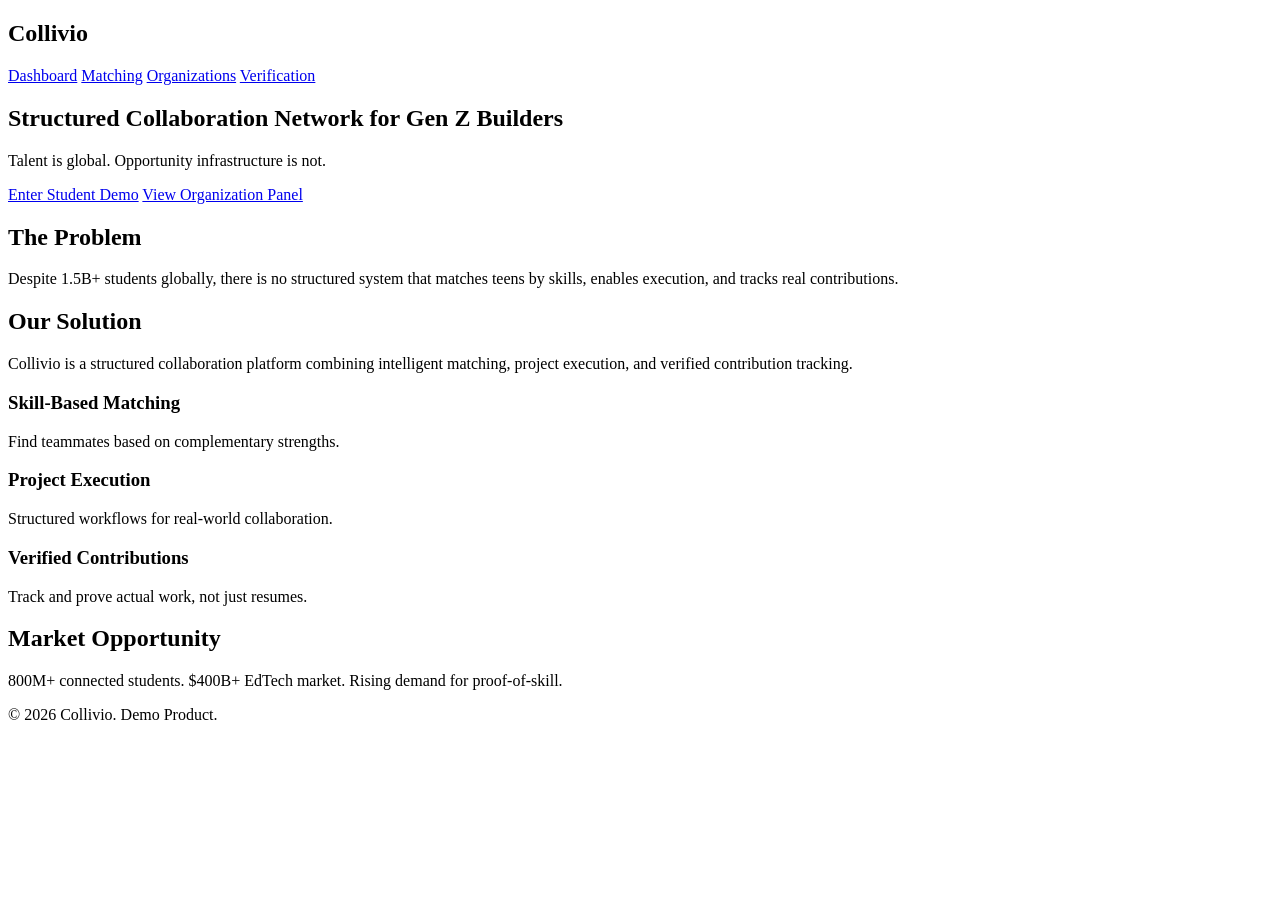
==== index.html @ b6d73d90 "Add files via upload" ====
<!DOCTYPE html>
<html lang="en">
<head>
  <meta charset="UTF-8">
  <title>Collivio</title>
  <link rel="stylesheet" href="css/style.css">
</head>
<body>

  <!-- NAVBAR -->
  <nav class="navbar">
    <h2 class="logo">Collivio</h2>
    <div class="nav-links">
      <a href="dashboard.html">Dashboard</a>
      <a href="matching.html">Matching</a>
      <a href="org.html">Organizations</a>
      <a href="verification.html">Verification</a>
    </div>
  </nav>

  <!-- HERO -->
  <section class="hero">
    <h1>Structured Collaboration Network for Gen Z Builders</h1>
    <p>Talent is global. Opportunity infrastructure is not.</p>

    <div class="cta-buttons">
      <a href="dashboard.html" class="btn primary">Enter Student Demo</a>
      <a href="org.html" class="btn secondary">View Organization Panel</a>
    </div>
  </section>

  <!-- PROBLEM -->
  <section class="section">
    <h2>The Problem</h2>
    <p>
      Despite 1.5B+ students globally, there is no structured system that matches
      teens by skills, enables execution, and tracks real contributions.
    </p>
  </section>

  <!-- SOLUTION -->
  <section class="section">
    <h2>Our Solution</h2>
    <p>
      Collivio is a structured collaboration platform combining intelligent matching,
      project execution, and verified contribution tracking.
    </p>
  </section>

  <!-- PRODUCT PILLARS -->
  <section class="cards">
    <div class="card">
      <h3>Skill-Based Matching</h3>
      <p>Find teammates based on complementary strengths.</p>
    </div>

    <div class="card">
      <h3>Project Execution</h3>
      <p>Structured workflows for real-world collaboration.</p>
    </div>

    <div class="card">
      <h3>Verified Contributions</h3>
      <p>Track and prove actual work, not just resumes.</p>
    </div>
  </section>

  <!-- MARKET -->
  <section class="section">
    <h2>Market Opportunity</h2>
    <p>
      800M+ connected students. $400B+ EdTech market. Rising demand for proof-of-skill.
    </p>
  </section>

  <!-- FOOTER -->
  <footer>
    <p>© 2026 Collivio. Demo Product.</p>
  </footer>

</body>
</html>
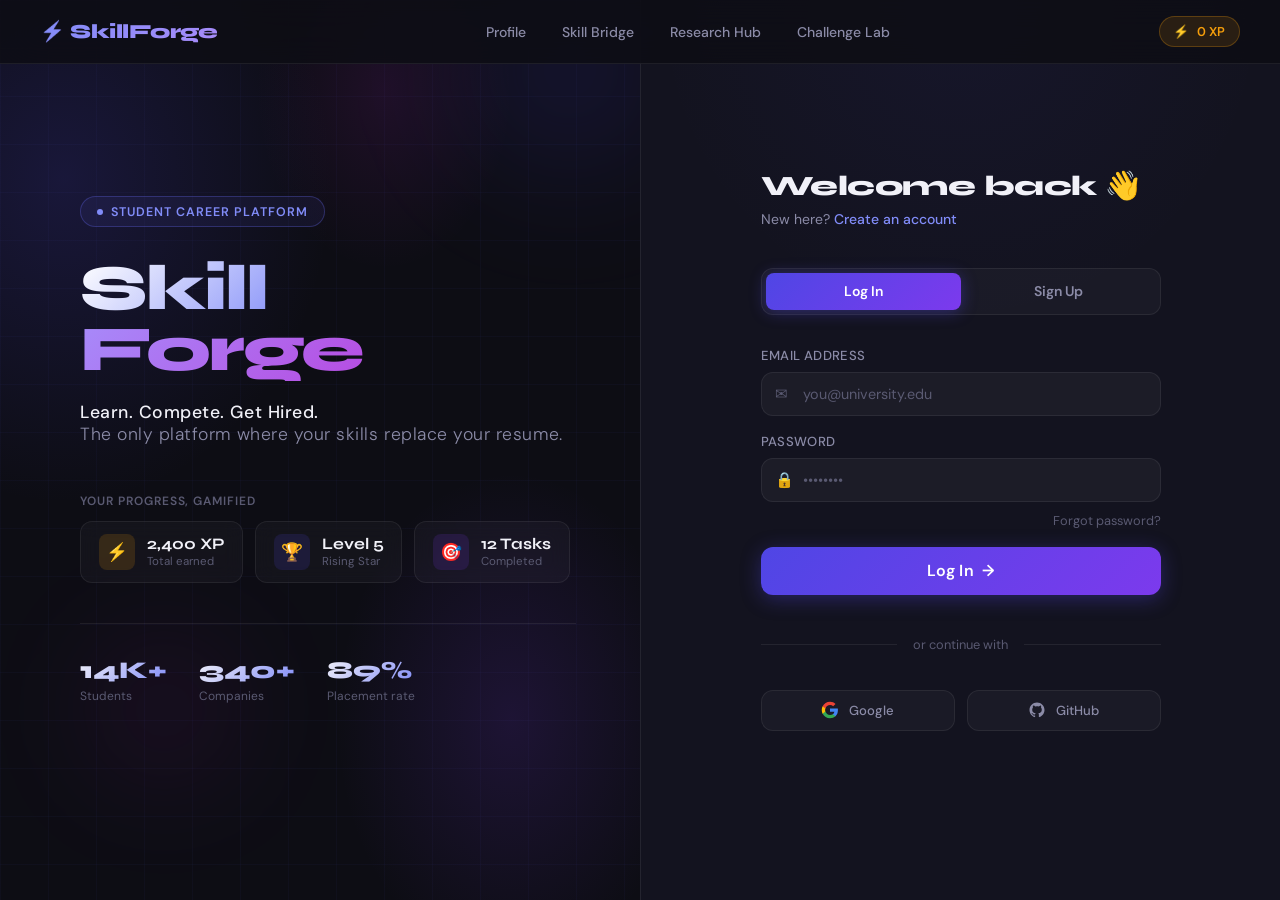
==== commit 0a719e1f: "Add files via upload" ====
--- a/index.html
+++ b/index.html
@@ -1,82 +1,695 @@
-<!DOCTYPE html>
-<html lang="en">
-<head>
-  <meta charset="UTF-8">
-  <title>Collivio</title>
-  <link rel="stylesheet" href="css/style.css">
-</head>
-<body>
-
-  <!-- NAVBAR -->
-  <nav class="navbar">
-    <h2 class="logo">Collivio</h2>
-    <div class="nav-links">
-      <a href="dashboard.html">Dashboard</a>
-      <a href="matching.html">Matching</a>
-      <a href="org.html">Organizations</a>
-      <a href="verification.html">Verification</a>
-    </div>
-  </nav>
-
-  <!-- HERO -->
-  <section class="hero">
-    <h1>Structured Collaboration Network for Gen Z Builders</h1>
-    <p>Talent is global. Opportunity infrastructure is not.</p>
-
-    <div class="cta-buttons">
-      <a href="dashboard.html" class="btn primary">Enter Student Demo</a>
-      <a href="org.html" class="btn secondary">View Organization Panel</a>
-    </div>
-  </section>
-
-  <!-- PROBLEM -->
-  <section class="section">
-    <h2>The Problem</h2>
-    <p>
-      Despite 1.5B+ students globally, there is no structured system that matches
-      teens by skills, enables execution, and tracks real contributions.
-    </p>
-  </section>
-
-  <!-- SOLUTION -->
-  <section class="section">
-    <h2>Our Solution</h2>
-    <p>
-      Collivio is a structured collaboration platform combining intelligent matching,
-      project execution, and verified contribution tracking.
-    </p>
-  </section>
-
-  <!-- PRODUCT PILLARS -->
-  <section class="cards">
-    <div class="card">
-      <h3>Skill-Based Matching</h3>
-      <p>Find teammates based on complementary strengths.</p>
-    </div>
-
-    <div class="card">
-      <h3>Project Execution</h3>
-      <p>Structured workflows for real-world collaboration.</p>
-    </div>
-
-    <div class="card">
-      <h3>Verified Contributions</h3>
-      <p>Track and prove actual work, not just resumes.</p>
-    </div>
-  </section>
-
-  <!-- MARKET -->
-  <section class="section">
-    <h2>Market Opportunity</h2>
-    <p>
-      800M+ connected students. $400B+ EdTech market. Rising demand for proof-of-skill.
-    </p>
-  </section>
-
-  <!-- FOOTER -->
-  <footer>
-    <p>© 2026 Collivio. Demo Product.</p>
-  </footer>
-
-</body>
-</html>+<!DOCTYPE html>
+<html lang="en">
+<head>
+  <meta charset="UTF-8" />
+  <meta name="viewport" content="width=device-width, initial-scale=1.0" />
+  <title>SkillForge — Learn. Compete. Get Hired.</title>
+  <link rel="stylesheet" href="styles.css" />
+  <style>
+    /* ── Auth Page Layout ──────────────────────────────────── */
+    .auth-page {
+      min-height: 100vh;
+      display: grid;
+      grid-template-columns: 1fr 1fr;
+      overflow: hidden;
+    }
+
+    /* ── Left Hero ─────────────────────────────────────────── */
+    .hero {
+      position: relative;
+      display: flex;
+      flex-direction: column;
+      justify-content: center;
+      padding: 4rem 4rem 4rem 5rem;
+      background: var(--bg);
+      overflow: hidden;
+    }
+
+    /* Animated mesh background */
+    .hero::before {
+      content: '';
+      position: absolute;
+      inset: 0;
+      background:
+        radial-gradient(ellipse 70% 60% at 10% 20%, rgba(79,70,229,0.18) 0%, transparent 60%),
+        radial-gradient(ellipse 50% 50% at 80% 80%, rgba(124,58,237,0.15) 0%, transparent 55%),
+        radial-gradient(ellipse 40% 40% at 60% 10%, rgba(192,38,211,0.1) 0%, transparent 50%);
+      pointer-events: none;
+    }
+
+    /* Grid overlay */
+    .hero::after {
+      content: '';
+      position: absolute;
+      inset: 0;
+      background-image:
+        linear-gradient(rgba(99,102,241,0.04) 1px, transparent 1px),
+        linear-gradient(90deg, rgba(99,102,241,0.04) 1px, transparent 1px);
+      background-size: 48px 48px;
+      pointer-events: none;
+    }
+
+    .hero__content { position: relative; z-index: 1; }
+
+    .hero__eyebrow {
+      display: inline-flex;
+      align-items: center;
+      gap: 0.5rem;
+      padding: 0.4rem 1rem;
+      border-radius: 999px;
+      border: 1px solid rgba(99,102,241,0.3);
+      background: rgba(99,102,241,0.08);
+      font-size: 0.78rem;
+      font-weight: 600;
+      color: var(--indigo-light);
+      letter-spacing: 0.08em;
+      text-transform: uppercase;
+      margin-bottom: 2rem;
+      width: fit-content;
+      animation: fadeUp 0.5s 0.1s ease both;
+    }
+    .hero__eyebrow .dot {
+      width: 6px; height: 6px;
+      border-radius: 50%;
+      background: var(--indigo-light);
+      animation: pulse-glow 2s ease-in-out infinite;
+    }
+
+    .hero__brand {
+      font-family: var(--font-display);
+      font-size: clamp(3rem, 5vw, 4.5rem);
+      font-weight: 800;
+      line-height: 0.95;
+      letter-spacing: -2px;
+      margin-bottom: 1.25rem;
+      animation: fadeUp 0.5s 0.2s ease both;
+    }
+    .hero__brand span {
+      display: block;
+      background: linear-gradient(135deg, #fff 0%, var(--indigo-light) 50%, var(--violet-light) 100%);
+      -webkit-background-clip: text;
+      -webkit-text-fill-color: transparent;
+      background-clip: text;
+    }
+    .hero__brand .accent {
+      background: linear-gradient(135deg, var(--violet-light), var(--fuchsia));
+      -webkit-background-clip: text;
+      -webkit-text-fill-color: transparent;
+      background-clip: text;
+    }
+
+    .hero__tagline {
+      font-size: 1.1rem;
+      color: var(--text-muted);
+      font-weight: 300;
+      letter-spacing: 0.03em;
+      margin-bottom: 3rem;
+      animation: fadeUp 0.5s 0.3s ease both;
+    }
+    .hero__tagline strong {
+      color: var(--text);
+      font-weight: 500;
+    }
+
+    /* XP Badge Graphic */
+    .xp-graphic {
+      display: flex;
+      flex-direction: column;
+      gap: 0.75rem;
+      animation: fadeUp 0.5s 0.4s ease both;
+    }
+    .xp-graphic__label {
+      font-size: 0.75rem;
+      color: var(--text-dim);
+      text-transform: uppercase;
+      letter-spacing: 0.08em;
+      font-weight: 600;
+    }
+    .xp-graphic__badges {
+      display: flex;
+      gap: 0.75rem;
+      flex-wrap: wrap;
+    }
+
+    .xp-card {
+      display: flex;
+      align-items: center;
+      gap: 0.75rem;
+      padding: 0.75rem 1.1rem;
+      border-radius: var(--radius-md);
+      background: rgba(255,255,255,0.03);
+      border: 1px solid var(--border);
+      backdrop-filter: blur(10px);
+      transition: transform 0.3s, border-color 0.3s;
+    }
+    .xp-card:hover {
+      transform: translateY(-3px);
+      border-color: var(--border-bright);
+    }
+    .xp-card__icon {
+      width: 36px; height: 36px;
+      border-radius: 8px;
+      display: flex;
+      align-items: center;
+      justify-content: center;
+      font-size: 1.1rem;
+    }
+    .xp-card__icon--gold { background: rgba(245,158,11,0.15); }
+    .xp-card__icon--indigo { background: rgba(79,70,229,0.15); }
+    .xp-card__icon--violet { background: rgba(124,58,237,0.15); }
+    .xp-card__text { display: flex; flex-direction: column; gap: 0.1rem; }
+    .xp-card__value {
+      font-family: var(--font-display);
+      font-size: 1rem;
+      font-weight: 700;
+      color: var(--text);
+    }
+    .xp-card__desc {
+      font-size: 0.72rem;
+      color: var(--text-dim);
+      font-weight: 400;
+    }
+
+    /* Floating orbs */
+    .orb {
+      position: absolute;
+      border-radius: 50%;
+      filter: blur(60px);
+      pointer-events: none;
+      opacity: 0.5;
+    }
+    .orb-1 {
+      width: 300px; height: 300px;
+      background: radial-gradient(circle, rgba(79,70,229,0.4), transparent 70%);
+      top: -80px; right: -80px;
+      animation: float 6s ease-in-out infinite;
+    }
+    .orb-2 {
+      width: 200px; height: 200px;
+      background: radial-gradient(circle, rgba(192,38,211,0.3), transparent 70%);
+      bottom: 10%; left: 10%;
+      animation: float 8s ease-in-out infinite reverse;
+    }
+
+    /* Stats bar */
+    .hero__stats {
+      display: flex;
+      gap: 2rem;
+      margin-top: 2.5rem;
+      padding-top: 2rem;
+      border-top: 1px solid var(--border);
+      animation: fadeUp 0.5s 0.5s ease both;
+    }
+    .stat { display: flex; flex-direction: column; gap: 0.2rem; }
+    .stat__value {
+      font-family: var(--font-display);
+      font-size: 1.5rem;
+      font-weight: 800;
+      background: linear-gradient(135deg, var(--text), var(--indigo-light));
+      -webkit-background-clip: text;
+      -webkit-text-fill-color: transparent;
+      background-clip: text;
+    }
+    .stat__label { font-size: 0.75rem; color: var(--text-dim); font-weight: 400; }
+
+    /* ── Right Auth Panel ──────────────────────────────────── */
+    .auth-panel {
+      display: flex;
+      align-items: center;
+      justify-content: center;
+      background: var(--bg-card);
+      border-left: 1px solid var(--border);
+      padding: 3rem 4rem;
+      position: relative;
+    }
+    .auth-panel::before {
+      content: '';
+      position: absolute;
+      inset: 0;
+      background: radial-gradient(ellipse 80% 60% at 50% 0%, rgba(79,70,229,0.06), transparent 60%);
+      pointer-events: none;
+    }
+
+    .auth-box {
+      width: 100%;
+      max-width: 400px;
+      position: relative;
+      z-index: 1;
+    }
+
+    .auth-header {
+      margin-bottom: 2.5rem;
+      animation: fadeUp 0.5s 0.1s ease both;
+    }
+    .auth-header h2 {
+      font-family: var(--font-display);
+      font-size: 1.75rem;
+      font-weight: 800;
+      letter-spacing: -0.5px;
+      margin-bottom: 0.4rem;
+    }
+    .auth-header p {
+      font-size: 0.875rem;
+      color: var(--text-muted);
+    }
+    .auth-header p a {
+      color: var(--indigo-light);
+      font-weight: 500;
+      transition: color 0.2s;
+    }
+    .auth-header p a:hover { color: var(--violet-light); }
+
+    /* Toggle */
+    .auth-toggle {
+      display: flex;
+      background: rgba(255,255,255,0.03);
+      border: 1px solid var(--border);
+      border-radius: var(--radius-md);
+      padding: 0.25rem;
+      margin-bottom: 2rem;
+      animation: fadeUp 0.5s 0.15s ease both;
+    }
+    .auth-toggle__btn {
+      flex: 1;
+      padding: 0.6rem;
+      border-radius: 8px;
+      font-size: 0.875rem;
+      font-weight: 600;
+      color: var(--text-muted);
+      background: transparent;
+      transition: all 0.25s;
+    }
+    .auth-toggle__btn.active {
+      background: linear-gradient(135deg, var(--indigo), var(--violet));
+      color: #fff;
+      box-shadow: 0 2px 16px rgba(79,70,229,0.4);
+    }
+
+    /* Forms */
+    .auth-form { display: none; }
+    .auth-form.active {
+      display: flex;
+      flex-direction: column;
+      gap: 1.1rem;
+      animation: fadeIn 0.3s ease both;
+    }
+
+    .input-wrap {
+      position: relative;
+    }
+    .input-icon {
+      position: absolute;
+      left: 0.9rem;
+      top: 50%;
+      transform: translateY(-50%);
+      color: var(--text-dim);
+      font-size: 0.95rem;
+      pointer-events: none;
+    }
+    .input-wrap .form-input {
+      padding-left: 2.5rem;
+    }
+    .input-wrap .form-input:focus + .input-icon,
+    .input-wrap .form-input:focus ~ .input-icon {
+      color: var(--indigo-light);
+    }
+    /* icon positioning fix for icon after input */
+    .input-wrap .form-input { padding-left: 2.6rem; }
+
+    .form-hint {
+      font-size: 0.75rem;
+      color: var(--text-dim);
+      margin-top: -0.4rem;
+    }
+
+    .forgot-row {
+      display: flex;
+      justify-content: flex-end;
+      margin-top: -0.5rem;
+    }
+    .forgot-row a {
+      font-size: 0.8rem;
+      color: var(--text-dim);
+      transition: color 0.2s;
+    }
+    .forgot-row a:hover { color: var(--indigo-light); }
+
+    /* OAuth */
+    .oauth-divider {
+      margin: 1.5rem 0 1.2rem;
+      animation: fadeUp 0.5s 0.4s ease both;
+    }
+    .oauth-btns {
+      display: grid;
+      grid-template-columns: 1fr 1fr;
+      gap: 0.75rem;
+      animation: fadeUp 0.5s 0.45s ease both;
+    }
+    .oauth-btn {
+      display: flex;
+      align-items: center;
+      justify-content: center;
+      gap: 0.6rem;
+      padding: 0.65rem 1rem;
+      border-radius: var(--radius-md);
+      font-size: 0.82rem;
+      font-weight: 500;
+      background: rgba(255,255,255,0.03);
+      border: 1px solid var(--border);
+      color: var(--text-muted);
+      cursor: pointer;
+      transition: all 0.2s;
+    }
+    .oauth-btn:hover {
+      background: rgba(255,255,255,0.06);
+      border-color: rgba(255,255,255,0.12);
+      color: var(--text);
+    }
+    .oauth-icon { width: 18px; height: 18px; }
+
+    /* Terms */
+    .terms-note {
+      text-align: center;
+      font-size: 0.73rem;
+      color: var(--text-dim);
+      margin-top: 1rem;
+      animation: fadeUp 0.5s 0.5s ease both;
+    }
+    .terms-note a { color: var(--text-muted); text-decoration: underline; }
+
+    /* Submit btn animation */
+    .btn--submit {
+      position: relative;
+      overflow: hidden;
+      animation: fadeUp 0.5s 0.35s ease both;
+    }
+    .btn--submit::after {
+      content: '';
+      position: absolute;
+      top: -50%; left: -75%;
+      width: 50%; height: 200%;
+      background: linear-gradient(90deg, transparent, rgba(255,255,255,0.1), transparent);
+      transform: skewX(-20deg);
+      transition: left 0.5s;
+    }
+    .btn--submit:hover::after { left: 150%; }
+
+    /* Password strength bar */
+    .pw-strength { margin-top: -0.6rem; }
+    .pw-strength__bar {
+      height: 3px;
+      border-radius: 999px;
+      background: var(--border);
+      overflow: hidden;
+      margin-bottom: 0.35rem;
+    }
+    .pw-strength__fill {
+      height: 100%;
+      border-radius: 999px;
+      width: 0%;
+      transition: width 0.3s, background 0.3s;
+    }
+    .pw-strength__label {
+      font-size: 0.72rem;
+      color: var(--text-dim);
+    }
+
+    /* ── Responsive ────────────────────────────────────────── */
+    @media (max-width: 900px) {
+      .auth-page { grid-template-columns: 1fr; }
+      .hero { display: none; }
+      .auth-panel { padding: 2rem 1.5rem; }
+    }
+  </style>
+</head>
+<body>
+
+<!-- ── Navbar ─────────────────────────────────────────────── -->
+<nav class="navbar">
+  <span class="navbar__logo">⚡ SkillForge</span>
+  <ul class="navbar__links">
+    <li><a href="profile.html">Profile</a></li>
+    <li><a href="skill-bridge.html">Skill Bridge</a></li>
+    <li><a href="research-hub.html">Research Hub</a></li>
+    <li><a href="challenge-lab.html">Challenge Lab</a></li>
+  </ul>
+  <div class="navbar__xp">
+    <span>⚡</span> <span>0 XP</span>
+  </div>
+</nav>
+
+<!-- ── Main Auth Layout ───────────────────────────────────── -->
+<div class="auth-page">
+
+  <!-- LEFT: Hero -->
+  <section class="hero">
+    <div class="orb orb-1"></div>
+    <div class="orb orb-2"></div>
+
+    <div class="hero__content">
+      <div class="hero__eyebrow">
+        <span class="dot"></span>
+        Student Career Platform
+      </div>
+
+      <h1 class="hero__brand">
+        <span>Skill</span>
+        <span class="accent">Forge</span>
+      </h1>
+
+      <p class="hero__tagline">
+        <strong>Learn. Compete. Get Hired.</strong><br>
+        The only platform where your skills replace your resume.
+      </p>
+
+      <div class="xp-graphic">
+        <span class="xp-graphic__label">Your progress, gamified</span>
+        <div class="xp-graphic__badges">
+          <div class="xp-card">
+            <div class="xp-card__icon xp-card__icon--gold">⚡</div>
+            <div class="xp-card__text">
+              <span class="xp-card__value">2,400 XP</span>
+              <span class="xp-card__desc">Total earned</span>
+            </div>
+          </div>
+          <div class="xp-card">
+            <div class="xp-card__icon xp-card__icon--indigo">🏆</div>
+            <div class="xp-card__text">
+              <span class="xp-card__value">Level 5</span>
+              <span class="xp-card__desc">Rising Star</span>
+            </div>
+          </div>
+          <div class="xp-card">
+            <div class="xp-card__icon xp-card__icon--violet">🎯</div>
+            <div class="xp-card__text">
+              <span class="xp-card__value">12 Tasks</span>
+              <span class="xp-card__desc">Completed</span>
+            </div>
+          </div>
+        </div>
+      </div>
+
+      <div class="hero__stats">
+        <div class="stat">
+          <span class="stat__value">14K+</span>
+          <span class="stat__label">Students</span>
+        </div>
+        <div class="stat">
+          <span class="stat__value">340+</span>
+          <span class="stat__label">Companies</span>
+        </div>
+        <div class="stat">
+          <span class="stat__value">89%</span>
+          <span class="stat__label">Placement rate</span>
+        </div>
+      </div>
+    </div>
+  </section>
+
+  <!-- RIGHT: Auth Panel -->
+  <section class="auth-panel">
+    <div class="auth-box">
+
+      <div class="auth-header">
+        <h2 id="panel-title">Welcome back 👋</h2>
+        <p id="panel-sub">New here? <a href="#" id="switch-link">Create an account</a></p>
+      </div>
+
+      <!-- Toggle -->
+      <div class="auth-toggle">
+        <button class="auth-toggle__btn active" id="btn-login" onclick="switchTab('login')">Log In</button>
+        <button class="auth-toggle__btn" id="btn-signup" onclick="switchTab('signup')">Sign Up</button>
+      </div>
+
+      <!-- LOGIN FORM -->
+      <form class="auth-form active" id="form-login" onsubmit="handleLogin(event)">
+        <div class="form-group">
+          <label class="form-label">Email address</label>
+          <div class="input-wrap">
+            <input class="form-input" type="email" placeholder="you@university.edu" required />
+            <span class="input-icon">✉</span>
+          </div>
+        </div>
+
+        <div class="form-group">
+          <label class="form-label">Password</label>
+          <div class="input-wrap">
+            <input class="form-input" type="password" id="login-pw" placeholder="••••••••" required />
+            <span class="input-icon">🔒</span>
+          </div>
+        </div>
+
+        <div class="forgot-row">
+          <a href="#">Forgot password?</a>
+        </div>
+
+        <button type="submit" class="btn btn--primary btn--full btn--lg btn--submit">
+          Log In &nbsp;→
+        </button>
+
+        <div class="oauth-divider">
+          <div class="divider">or continue with</div>
+        </div>
+        <div class="oauth-btns">
+          <button type="button" class="oauth-btn">
+            <svg class="oauth-icon" viewBox="0 0 24 24" fill="none">
+              <path d="M22.56 12.25c0-.78-.07-1.53-.2-2.25H12v4.26h5.92c-.26 1.37-1.04 2.53-2.21 3.31v2.77h3.57c2.08-1.92 3.28-4.74 3.28-8.09z" fill="#4285F4"/>
+              <path d="M12 23c2.97 0 5.46-.98 7.28-2.66l-3.57-2.77c-.98.66-2.23 1.06-3.71 1.06-2.86 0-5.29-1.93-6.16-4.53H2.18v2.84C3.99 20.53 7.7 23 12 23z" fill="#34A853"/>
+              <path d="M5.84 14.09c-.22-.66-.35-1.36-.35-2.09s.13-1.43.35-2.09V7.07H2.18C1.43 8.55 1 10.22 1 12s.43 3.45 1.18 4.93l3.66-2.84z" fill="#FBBC05"/>
+              <path d="M12 5.38c1.62 0 3.06.56 4.21 1.64l3.15-3.15C17.45 2.09 14.97 1 12 1 7.7 1 3.99 3.47 2.18 7.07l3.66 2.84c.87-2.6 3.3-4.53 6.16-4.53z" fill="#EA4335"/>
+            </svg>
+            Google
+          </button>
+          <button type="button" class="oauth-btn">
+            <svg class="oauth-icon" viewBox="0 0 24 24" fill="currentColor">
+              <path d="M12 2C6.477 2 2 6.477 2 12c0 4.42 2.865 8.17 6.839 9.49.5.092.682-.217.682-.482 0-.237-.008-.866-.013-1.7-2.782.603-3.369-1.34-3.369-1.34-.454-1.156-1.11-1.462-1.11-1.462-.908-.62.069-.608.069-.608 1.003.07 1.531 1.03 1.531 1.03.892 1.529 2.341 1.087 2.91.832.092-.647.35-1.088.636-1.338-2.22-.253-4.555-1.11-4.555-4.943 0-1.091.39-1.984 1.029-2.683-.103-.253-.446-1.27.098-2.647 0 0 .84-.268 2.75 1.026A9.578 9.578 0 0112 6.836c.85.004 1.705.114 2.504.336 1.909-1.294 2.747-1.026 2.747-1.026.546 1.377.202 2.394.1 2.647.64.699 1.028 1.592 1.028 2.683 0 3.842-2.339 4.687-4.566 4.935.359.309.678.919.678 1.852 0 1.336-.012 2.415-.012 2.743 0 .267.18.578.688.48C19.138 20.167 22 16.418 22 12c0-5.523-4.477-10-10-10z"/>
+            </svg>
+            GitHub
+          </button>
+        </div>
+      </form>
+
+      <!-- SIGNUP FORM -->
+      <form class="auth-form" id="form-signup" onsubmit="handleSignup(event)">
+        <div class="form-group">
+          <label class="form-label">Full name</label>
+          <div class="input-wrap">
+            <input class="form-input" type="text" placeholder="Arjun Sharma" required />
+            <span class="input-icon">👤</span>
+          </div>
+        </div>
+
+        <div class="form-group">
+          <label class="form-label">Email address</label>
+          <div class="input-wrap">
+            <input class="form-input" type="email" placeholder="you@university.edu" required />
+            <span class="input-icon">✉</span>
+          </div>
+          <span class="form-hint">Use your college email to unlock extra XP bonuses</span>
+        </div>
+
+        <div class="form-group">
+          <label class="form-label">Password</label>
+          <div class="input-wrap">
+            <input class="form-input" type="password" id="signup-pw" placeholder="Min. 8 characters" required oninput="checkPwStrength(this.value)" />
+            <span class="input-icon">🔒</span>
+          </div>
+          <div class="pw-strength" id="pw-strength" style="display:none;">
+            <div class="pw-strength__bar">
+              <div class="pw-strength__fill" id="pw-fill"></div>
+            </div>
+            <span class="pw-strength__label" id="pw-label"></span>
+          </div>
+        </div>
+
+        <button type="submit" class="btn btn--primary btn--full btn--lg btn--submit">
+          Create Account &nbsp;→
+        </button>
+
+        <div class="oauth-divider">
+          <div class="divider">or sign up with</div>
+        </div>
+        <div class="oauth-btns">
+          <button type="button" class="oauth-btn">
+            <svg class="oauth-icon" viewBox="0 0 24 24" fill="none">
+              <path d="M22.56 12.25c0-.78-.07-1.53-.2-2.25H12v4.26h5.92c-.26 1.37-1.04 2.53-2.21 3.31v2.77h3.57c2.08-1.92 3.28-4.74 3.28-8.09z" fill="#4285F4"/>
+              <path d="M12 23c2.97 0 5.46-.98 7.28-2.66l-3.57-2.77c-.98.66-2.23 1.06-3.71 1.06-2.86 0-5.29-1.93-6.16-4.53H2.18v2.84C3.99 20.53 7.7 23 12 23z" fill="#34A853"/>
+              <path d="M5.84 14.09c-.22-.66-.35-1.36-.35-2.09s.13-1.43.35-2.09V7.07H2.18C1.43 8.55 1 10.22 1 12s.43 3.45 1.18 4.93l3.66-2.84z" fill="#FBBC05"/>
+              <path d="M12 5.38c1.62 0 3.06.56 4.21 1.64l3.15-3.15C17.45 2.09 14.97 1 12 1 7.7 1 3.99 3.47 2.18 7.07l3.66 2.84c.87-2.6 3.3-4.53 6.16-4.53z" fill="#EA4335"/>
+            </svg>
+            Google
+          </button>
+          <button type="button" class="oauth-btn">
+            <svg class="oauth-icon" viewBox="0 0 24 24" fill="currentColor">
+              <path d="M12 2C6.477 2 2 6.477 2 12c0 4.42 2.865 8.17 6.839 9.49.5.092.682-.217.682-.482 0-.237-.008-.866-.013-1.7-2.782.603-3.369-1.34-3.369-1.34-.454-1.156-1.11-1.462-1.11-1.462-.908-.62.069-.608.069-.608 1.003.07 1.531 1.03 1.531 1.03.892 1.529 2.341 1.087 2.91.832.092-.647.35-1.088.636-1.338-2.22-.253-4.555-1.11-4.555-4.943 0-1.091.39-1.984 1.029-2.683-.103-.253-.446-1.27.098-2.647 0 0 .84-.268 2.75 1.026A9.578 9.578 0 0112 6.836c.85.004 1.705.114 2.504.336 1.909-1.294 2.747-1.026 2.747-1.026.546 1.377.202 2.394.1 2.647.64.699 1.028 1.592 1.028 2.683 0 3.842-2.339 4.687-4.566 4.935.359.309.678.919.678 1.852 0 1.336-.012 2.415-.012 2.743 0 .267.18.578.688.48C19.138 20.167 22 16.418 22 12c0-5.523-4.477-10-10-10z"/>
+            </svg>
+            GitHub
+          </button>
+        </div>
+
+        <p class="terms-note">
+          By signing up, you agree to our <a href="#">Terms of Service</a> and <a href="#">Privacy Policy</a>.
+        </p>
+      </form>
+
+    </div>
+  </section>
+</div>
+
+<script>
+  /* Tab switching */
+  function switchTab(tab) {
+    const isLogin = tab === 'login';
+    document.getElementById('btn-login').classList.toggle('active', isLogin);
+    document.getElementById('btn-signup').classList.toggle('active', !isLogin);
+    document.getElementById('form-login').classList.toggle('active', isLogin);
+    document.getElementById('form-signup').classList.toggle('active', !isLogin);
+    document.getElementById('panel-title').textContent = isLogin ? 'Welcome back 👋' : 'Join SkillForge 🚀';
+    document.getElementById('panel-sub').innerHTML = isLogin
+      ? `New here? <a href="#" id="switch-link" onclick="switchTab('signup');return false;">Create an account</a>`
+      : `Already have one? <a href="#" id="switch-link" onclick="switchTab('login');return false;">Log in</a>`;
+  }
+
+  /* Inline link switches */
+  document.getElementById('switch-link').addEventListener('click', function(e) {
+    e.preventDefault();
+    switchTab('signup');
+  });
+
+  /* Password strength */
+  function checkPwStrength(val) {
+    const el = document.getElementById('pw-strength');
+    const fill = document.getElementById('pw-fill');
+    const label = document.getElementById('pw-label');
+    el.style.display = val.length ? 'block' : 'none';
+    let score = 0;
+    if (val.length >= 8) score++;
+    if (/[A-Z]/.test(val)) score++;
+    if (/[0-9]/.test(val)) score++;
+    if (/[^A-Za-z0-9]/.test(val)) score++;
+    const map = [
+      { pct: '20%', color: '#EF4444', text: 'Too weak' },
+      { pct: '40%', color: '#F97316', text: 'Weak' },
+      { pct: '65%', color: '#F59E0B', text: 'Fair' },
+      { pct: '85%', color: '#10B981', text: 'Strong' },
+      { pct: '100%', color: '#6EE7B7', text: 'Very strong 🔥' },
+    ];
+    const s = map[Math.max(0, score - 1)] || map[0];
+    fill.style.width = s.pct;
+    fill.style.background = s.color;
+    label.textContent = s.text;
+    label.style.color = s.color;
+  }
+
+  /* Form handlers */
+  function handleLogin(e) {
+    e.preventDefault();
+    window.location.href = 'profile.html';
+  }
+  function handleSignup(e) {
+    e.preventDefault();
+    window.location.href = 'profile.html';
+  }
+</script>
+</body>
+</html>
--- a/styles.css
+++ b/styles.css
@@ -0,0 +1,489 @@
+@import url('https://fonts.googleapis.com/css2?family=Syne:wght@400;500;600;700;800&family=DM+Sans:ital,opsz,wght@0,9..40,300;0,9..40,400;0,9..40,500;0,9..40,600;1,9..40,300&display=swap');
+
+/* ── CSS Variables ─────────────────────────────────────── */
+:root {
+  --indigo:        #4F46E5;
+  --indigo-dark:   #3730A3;
+  --indigo-light:  #818CF8;
+  --violet:        #7C3AED;
+  --violet-light:  #A78BFA;
+  --fuchsia:       #C026D3;
+  --bg:            #0D0D14;
+  --bg-card:       #13131F;
+  --bg-surface:    #1A1A2E;
+  --border:        rgba(255,255,255,0.07);
+  --border-bright: rgba(99,102,241,0.4);
+  --text:          #F1F1F8;
+  --text-muted:    #8B8BA7;
+  --text-dim:      #5A5A72;
+  --xp-gold:       #F59E0B;
+  --xp-gold-light: #FCD34D;
+  --success:       #10B981;
+  --danger:        #EF4444;
+
+  --font-display:  'Syne', sans-serif;
+  --font-body:     'DM Sans', sans-serif;
+
+  --radius-sm:  6px;
+  --radius-md:  12px;
+  --radius-lg:  20px;
+  --radius-xl:  28px;
+
+  --shadow-glow: 0 0 40px rgba(79,70,229,0.25);
+  --shadow-card: 0 8px 32px rgba(0,0,0,0.4);
+}
+
+/* ── Reset ─────────────────────────────────────────────── */
+*, *::before, *::after { box-sizing: border-box; margin: 0; padding: 0; }
+html { scroll-behavior: smooth; }
+body {
+  font-family: var(--font-body);
+  background: var(--bg);
+  color: var(--text);
+  min-height: 100vh;
+  -webkit-font-smoothing: antialiased;
+}
+a { color: inherit; text-decoration: none; }
+img { max-width: 100%; display: block; }
+button { cursor: pointer; font-family: var(--font-body); border: none; }
+input, textarea, select { font-family: var(--font-body); }
+
+/* ── Navbar ─────────────────────────────────────────────── */
+.navbar {
+  position: fixed;
+  top: 0; left: 0; right: 0;
+  z-index: 100;
+  display: flex;
+  align-items: center;
+  justify-content: space-between;
+  padding: 0 2.5rem;
+  height: 64px;
+  background: rgba(13,13,20,0.85);
+  backdrop-filter: blur(20px);
+  border-bottom: 1px solid var(--border);
+}
+.navbar__logo {
+  font-family: var(--font-display);
+  font-size: 1.25rem;
+  font-weight: 800;
+  letter-spacing: -0.5px;
+  background: linear-gradient(135deg, var(--indigo-light), var(--violet-light));
+  -webkit-background-clip: text;
+  -webkit-text-fill-color: transparent;
+  background-clip: text;
+}
+.navbar__links {
+  display: flex;
+  align-items: center;
+  gap: 0.25rem;
+  list-style: none;
+}
+.navbar__links a {
+  display: flex;
+  align-items: center;
+  gap: 0.5rem;
+  padding: 0.45rem 1rem;
+  border-radius: var(--radius-sm);
+  font-size: 0.875rem;
+  font-weight: 500;
+  color: var(--text-muted);
+  transition: color 0.2s, background 0.2s;
+}
+.navbar__links a:hover,
+.navbar__links a.active {
+  color: var(--text);
+  background: rgba(99,102,241,0.12);
+}
+.navbar__links a.active { color: var(--indigo-light); }
+.navbar__xp {
+  display: flex;
+  align-items: center;
+  gap: 0.5rem;
+  padding: 0.35rem 0.85rem;
+  border-radius: 999px;
+  background: rgba(245,158,11,0.12);
+  border: 1px solid rgba(245,158,11,0.25);
+  font-size: 0.8rem;
+  font-weight: 600;
+  color: var(--xp-gold);
+}
+
+/* ── XP Badge Component ─────────────────────────────────── */
+.xp-badge {
+  display: inline-flex;
+  align-items: center;
+  gap: 0.4rem;
+  padding: 0.3rem 0.75rem;
+  border-radius: 999px;
+  background: rgba(245,158,11,0.15);
+  border: 1px solid rgba(245,158,11,0.3);
+  font-size: 0.78rem;
+  font-weight: 700;
+  color: var(--xp-gold);
+  letter-spacing: 0.02em;
+}
+.xp-badge .xp-icon { font-size: 0.85rem; }
+.xp-badge--large {
+  padding: 0.5rem 1.1rem;
+  font-size: 0.9rem;
+}
+.xp-badge--indigo {
+  background: rgba(79,70,229,0.15);
+  border-color: rgba(79,70,229,0.35);
+  color: var(--indigo-light);
+}
+
+/* ── Level Badge ─────────────────────────────────────────── */
+.level-badge {
+  display: inline-flex;
+  align-items: center;
+  gap: 0.5rem;
+  padding: 0.4rem 1rem;
+  border-radius: var(--radius-sm);
+  background: linear-gradient(135deg, rgba(124,58,237,0.2), rgba(79,70,229,0.2));
+  border: 1px solid rgba(124,58,237,0.35);
+  font-size: 0.82rem;
+  font-weight: 600;
+  color: var(--violet-light);
+}
+
+/* ── Cards ──────────────────────────────────────────────── */
+.card {
+  background: var(--bg-card);
+  border: 1px solid var(--border);
+  border-radius: var(--radius-lg);
+  padding: 1.5rem;
+  transition: border-color 0.25s, box-shadow 0.25s, transform 0.25s;
+}
+.card:hover {
+  border-color: var(--border-bright);
+  box-shadow: var(--shadow-glow);
+  transform: translateY(-2px);
+}
+.card--flat { transition: none; }
+.card--flat:hover { transform: none; box-shadow: none; }
+
+/* ── Buttons ─────────────────────────────────────────────── */
+.btn {
+  display: inline-flex;
+  align-items: center;
+  justify-content: center;
+  gap: 0.5rem;
+  padding: 0.65rem 1.5rem;
+  border-radius: var(--radius-md);
+  font-size: 0.9rem;
+  font-weight: 600;
+  letter-spacing: 0.01em;
+  transition: all 0.2s;
+  white-space: nowrap;
+}
+.btn--primary {
+  background: linear-gradient(135deg, var(--indigo), var(--violet));
+  color: #fff;
+  box-shadow: 0 4px 20px rgba(79,70,229,0.35);
+}
+.btn--primary:hover {
+  box-shadow: 0 6px 28px rgba(79,70,229,0.55);
+  transform: translateY(-1px);
+}
+.btn--outline {
+  background: transparent;
+  color: var(--indigo-light);
+  border: 1px solid rgba(99,102,241,0.4);
+}
+.btn--outline:hover {
+  background: rgba(99,102,241,0.08);
+  border-color: var(--indigo-light);
+}
+.btn--ghost {
+  background: transparent;
+  color: var(--text-muted);
+}
+.btn--ghost:hover { color: var(--text); background: rgba(255,255,255,0.05); }
+.btn--sm { padding: 0.4rem 1rem; font-size: 0.82rem; }
+.btn--lg { padding: 0.85rem 2rem; font-size: 1rem; }
+.btn--full { width: 100%; }
+.btn--danger {
+  background: rgba(239,68,68,0.15);
+  color: var(--danger);
+  border: 1px solid rgba(239,68,68,0.3);
+}
+
+/* ── Form Elements ───────────────────────────────────────── */
+.form-group { display: flex; flex-direction: column; gap: 0.5rem; }
+.form-label {
+  font-size: 0.82rem;
+  font-weight: 500;
+  color: var(--text-muted);
+  letter-spacing: 0.03em;
+  text-transform: uppercase;
+}
+.form-input {
+  width: 100%;
+  padding: 0.75rem 1rem;
+  background: rgba(255,255,255,0.04);
+  border: 1px solid var(--border);
+  border-radius: var(--radius-md);
+  color: var(--text);
+  font-size: 0.9rem;
+  outline: none;
+  transition: border-color 0.2s, box-shadow 0.2s;
+}
+.form-input::placeholder { color: var(--text-dim); }
+.form-input:focus {
+  border-color: var(--indigo);
+  box-shadow: 0 0 0 3px rgba(79,70,229,0.15);
+  background: rgba(79,70,229,0.05);
+}
+
+/* ── Tab Switcher ─────────────────────────────────────────── */
+.tabs {
+  display: flex;
+  background: rgba(255,255,255,0.04);
+  border-radius: var(--radius-md);
+  padding: 0.3rem;
+  gap: 0.25rem;
+}
+.tab-btn {
+  flex: 1;
+  padding: 0.55rem 1rem;
+  border-radius: var(--radius-sm);
+  font-size: 0.875rem;
+  font-weight: 500;
+  color: var(--text-muted);
+  background: transparent;
+  transition: all 0.2s;
+}
+.tab-btn.active {
+  background: linear-gradient(135deg, var(--indigo), var(--violet));
+  color: #fff;
+  box-shadow: 0 2px 12px rgba(79,70,229,0.4);
+}
+
+/* ── Filter Bar ──────────────────────────────────────────── */
+.filter-bar {
+  display: flex;
+  align-items: center;
+  gap: 0.75rem;
+  flex-wrap: wrap;
+  padding: 1rem 1.5rem;
+  background: var(--bg-card);
+  border: 1px solid var(--border);
+  border-radius: var(--radius-lg);
+}
+.filter-chip {
+  display: inline-flex;
+  align-items: center;
+  gap: 0.4rem;
+  padding: 0.35rem 0.85rem;
+  border-radius: 999px;
+  font-size: 0.8rem;
+  font-weight: 500;
+  background: transparent;
+  border: 1px solid var(--border);
+  color: var(--text-muted);
+  cursor: pointer;
+  transition: all 0.2s;
+}
+.filter-chip:hover,
+.filter-chip.active {
+  border-color: var(--indigo);
+  color: var(--indigo-light);
+  background: rgba(79,70,229,0.1);
+}
+
+/* ── Modal / Drawer ──────────────────────────────────────── */
+.modal-overlay {
+  position: fixed;
+  inset: 0;
+  background: rgba(0,0,0,0.7);
+  backdrop-filter: blur(6px);
+  z-index: 200;
+  display: flex;
+  align-items: center;
+  justify-content: center;
+  opacity: 0;
+  pointer-events: none;
+  transition: opacity 0.25s;
+}
+.modal-overlay.open {
+  opacity: 1;
+  pointer-events: all;
+}
+.modal {
+  background: var(--bg-surface);
+  border: 1px solid var(--border-bright);
+  border-radius: var(--radius-xl);
+  padding: 2rem;
+  max-width: 560px;
+  width: 90%;
+  max-height: 85vh;
+  overflow-y: auto;
+  transform: translateY(20px);
+  transition: transform 0.25s;
+}
+.modal-overlay.open .modal { transform: translateY(0); }
+
+/* ── Thread / Comment ────────────────────────────────────── */
+.thread-card {
+  background: var(--bg-card);
+  border: 1px solid var(--border);
+  border-radius: var(--radius-lg);
+  padding: 1.25rem 1.5rem;
+  display: flex;
+  gap: 1rem;
+  transition: border-color 0.2s, transform 0.2s;
+  cursor: pointer;
+}
+.thread-card:hover {
+  border-color: var(--border-bright);
+  transform: translateY(-1px);
+}
+.thread-vote {
+  display: flex;
+  flex-direction: column;
+  align-items: center;
+  gap: 0.25rem;
+  min-width: 36px;
+}
+.thread-vote-btn {
+  width: 28px; height: 28px;
+  border-radius: 6px;
+  background: transparent;
+  border: 1px solid var(--border);
+  color: var(--text-muted);
+  font-size: 0.8rem;
+  display: flex;
+  align-items: center;
+  justify-content: center;
+  transition: all 0.2s;
+}
+.thread-vote-btn:hover {
+  background: rgba(79,70,229,0.15);
+  border-color: var(--indigo);
+  color: var(--indigo-light);
+}
+.thread-vote-count {
+  font-size: 0.82rem;
+  font-weight: 700;
+  color: var(--text);
+}
+
+/* ── Diff Tags ───────────────────────────────────────────── */
+.tag {
+  display: inline-flex;
+  align-items: center;
+  padding: 0.25rem 0.65rem;
+  border-radius: 999px;
+  font-size: 0.75rem;
+  font-weight: 600;
+  letter-spacing: 0.02em;
+}
+.tag--easy    { background: rgba(16,185,129,0.12); color: #34D399; border: 1px solid rgba(16,185,129,0.25); }
+.tag--medium  { background: rgba(245,158,11,0.12); color: #FCD34D; border: 1px solid rgba(245,158,11,0.25); }
+.tag--hard    { background: rgba(239,68,68,0.12);  color: #FCA5A5; border: 1px solid rgba(239,68,68,0.25); }
+.tag--ngo     { background: rgba(16,185,129,0.12); color: #34D399; border: 1px solid rgba(16,185,129,0.25); }
+.tag--startup { background: rgba(124,58,237,0.12); color: var(--violet-light); border: 1px solid rgba(124,58,237,0.25); }
+.tag--research{ background: rgba(99,102,241,0.12); color: var(--indigo-light); border: 1px solid rgba(99,102,241,0.25); }
+
+/* ── Divider ─────────────────────────────────────────────── */
+.divider {
+  display: flex;
+  align-items: center;
+  gap: 1rem;
+  color: var(--text-dim);
+  font-size: 0.8rem;
+}
+.divider::before,
+.divider::after {
+  content: '';
+  flex: 1;
+  height: 1px;
+  background: var(--border);
+}
+
+/* ── Avatar ──────────────────────────────────────────────── */
+.avatar {
+  border-radius: 999px;
+  background: linear-gradient(135deg, var(--indigo), var(--violet));
+  display: flex;
+  align-items: center;
+  justify-content: center;
+  font-weight: 700;
+  color: #fff;
+  flex-shrink: 0;
+}
+.avatar--sm  { width: 32px; height: 32px; font-size: 0.75rem; }
+.avatar--md  { width: 48px; height: 48px; font-size: 1rem; }
+.avatar--lg  { width: 80px; height: 80px; font-size: 1.5rem; }
+.avatar--xl  { width: 96px; height: 96px; font-size: 2rem; }
+
+/* ── Page wrapper ────────────────────────────────────────── */
+.page-wrapper {
+  padding-top: 64px;
+  min-height: 100vh;
+}
+.container {
+  max-width: 1200px;
+  margin: 0 auto;
+  padding: 0 2rem;
+}
+
+/* ── Scrollbar ───────────────────────────────────────────── */
+::-webkit-scrollbar { width: 6px; }
+::-webkit-scrollbar-track { background: transparent; }
+::-webkit-scrollbar-thumb {
+  background: rgba(99,102,241,0.3);
+  border-radius: 999px;
+}
+::-webkit-scrollbar-thumb:hover { background: rgba(99,102,241,0.5); }
+
+/* ── Glow Ring ───────────────────────────────────────────── */
+.glow-ring {
+  position: relative;
+}
+.glow-ring::before {
+  content: '';
+  position: absolute;
+  inset: -1px;
+  border-radius: inherit;
+  padding: 1px;
+  background: linear-gradient(135deg, var(--indigo), var(--violet), var(--fuchsia));
+  -webkit-mask: linear-gradient(#fff 0 0) content-box, linear-gradient(#fff 0 0);
+  -webkit-mask-composite: xor;
+  mask-composite: exclude;
+  pointer-events: none;
+}
+
+/* ── Animations ──────────────────────────────────────────── */
+@keyframes fadeUp {
+  from { opacity: 0; transform: translateY(20px); }
+  to   { opacity: 1; transform: translateY(0); }
+}
+@keyframes fadeIn {
+  from { opacity: 0; }
+  to   { opacity: 1; }
+}
+@keyframes pulse-glow {
+  0%, 100% { box-shadow: 0 0 20px rgba(79,70,229,0.3); }
+  50%       { box-shadow: 0 0 40px rgba(79,70,229,0.6); }
+}
+@keyframes float {
+  0%, 100% { transform: translateY(0); }
+  50%       { transform: translateY(-8px); }
+}
+@keyframes spin-slow {
+  from { transform: rotate(0deg); }
+  to   { transform: rotate(360deg); }
+}
+
+.anim-fade-up { animation: fadeUp 0.5s ease both; }
+.anim-fade-in { animation: fadeIn 0.4s ease both; }
+.anim-float   { animation: float 4s ease-in-out infinite; }
+
+/* ── Responsive ──────────────────────────────────────────── */
+@media (max-width: 768px) {
+  .navbar { padding: 0 1rem; }
+  .navbar__links { display: none; }
+  .container { padding: 0 1rem; }
+}
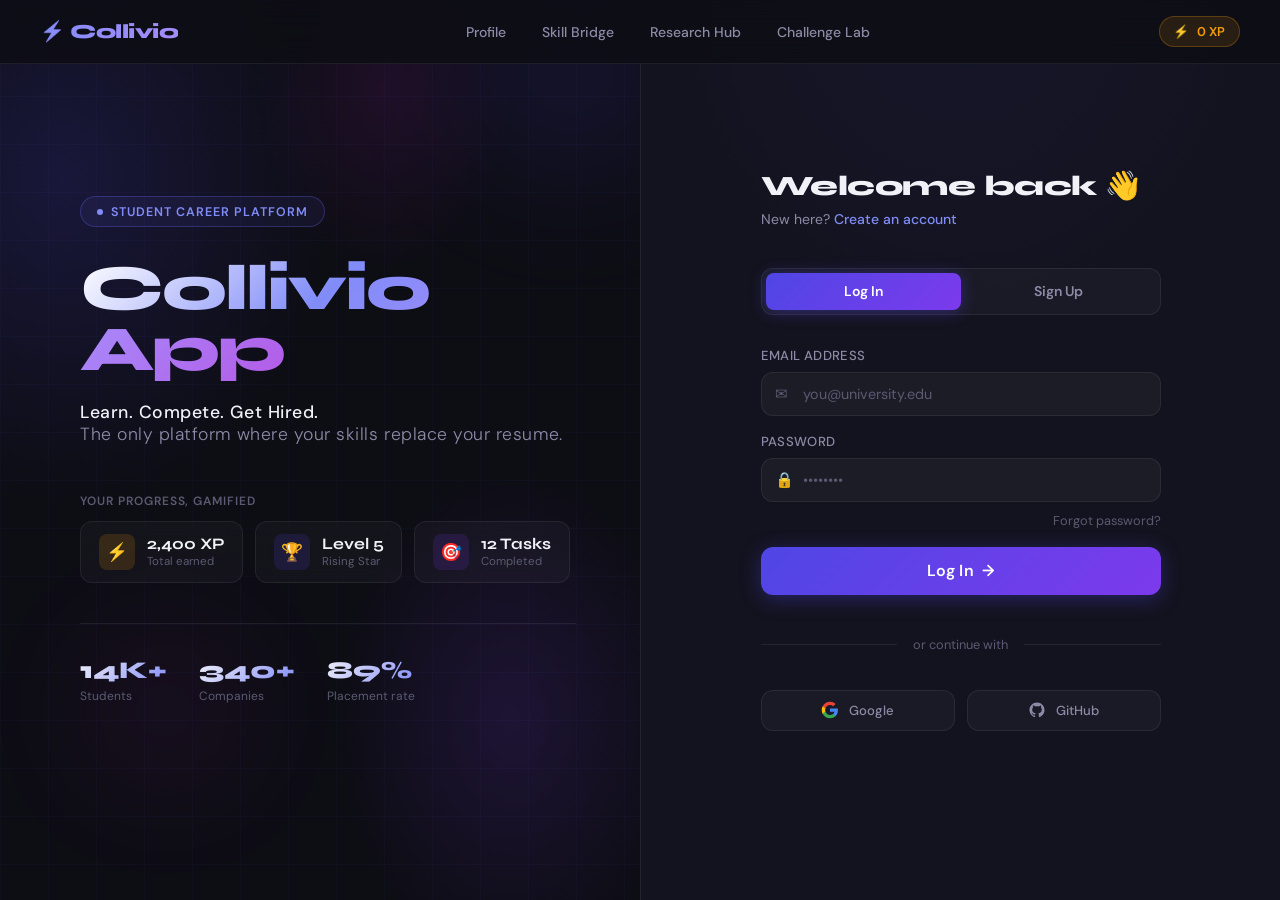
==== commit 5ec2ed58: "Update index.html" ====
--- a/index.html
+++ b/index.html
@@ -3,7 +3,7 @@
 <head>
   <meta charset="UTF-8" />
   <meta name="viewport" content="width=device-width, initial-scale=1.0" />
-  <title>SkillForge — Learn. Compete. Get Hired.</title>
+  <title>Collivio — Learn. Compete. Get Hired.</title>
   <link rel="stylesheet" href="styles.css" />
   <style>
     /* ── Auth Page Layout ──────────────────────────────────── */
@@ -426,7 +426,7 @@
 
 <!-- ── Navbar ─────────────────────────────────────────────── -->
 <nav class="navbar">
-  <span class="navbar__logo">⚡ SkillForge</span>
+  <span class="navbar__logo">⚡ Collivio</span>
   <ul class="navbar__links">
     <li><a href="profile.html">Profile</a></li>
     <li><a href="skill-bridge.html">Skill Bridge</a></li>
@@ -453,8 +453,8 @@
       </div>
 
       <h1 class="hero__brand">
-        <span>Skill</span>
-        <span class="accent">Forge</span>
+        <span>Collivio</span>
+        <span class="accent">App</span>
       </h1>
 
       <p class="hero__tagline">
@@ -644,7 +644,7 @@
     document.getElementById('btn-signup').classList.toggle('active', !isLogin);
     document.getElementById('form-login').classList.toggle('active', isLogin);
     document.getElementById('form-signup').classList.toggle('active', !isLogin);
-    document.getElementById('panel-title').textContent = isLogin ? 'Welcome back 👋' : 'Join SkillForge 🚀';
+    document.getElementById('panel-title').textContent = isLogin ? 'Welcome back 👋' : 'Join Collivio 🚀';
     document.getElementById('panel-sub').innerHTML = isLogin
       ? `New here? <a href="#" id="switch-link" onclick="switchTab('signup');return false;">Create an account</a>`
       : `Already have one? <a href="#" id="switch-link" onclick="switchTab('login');return false;">Log in</a>`;
